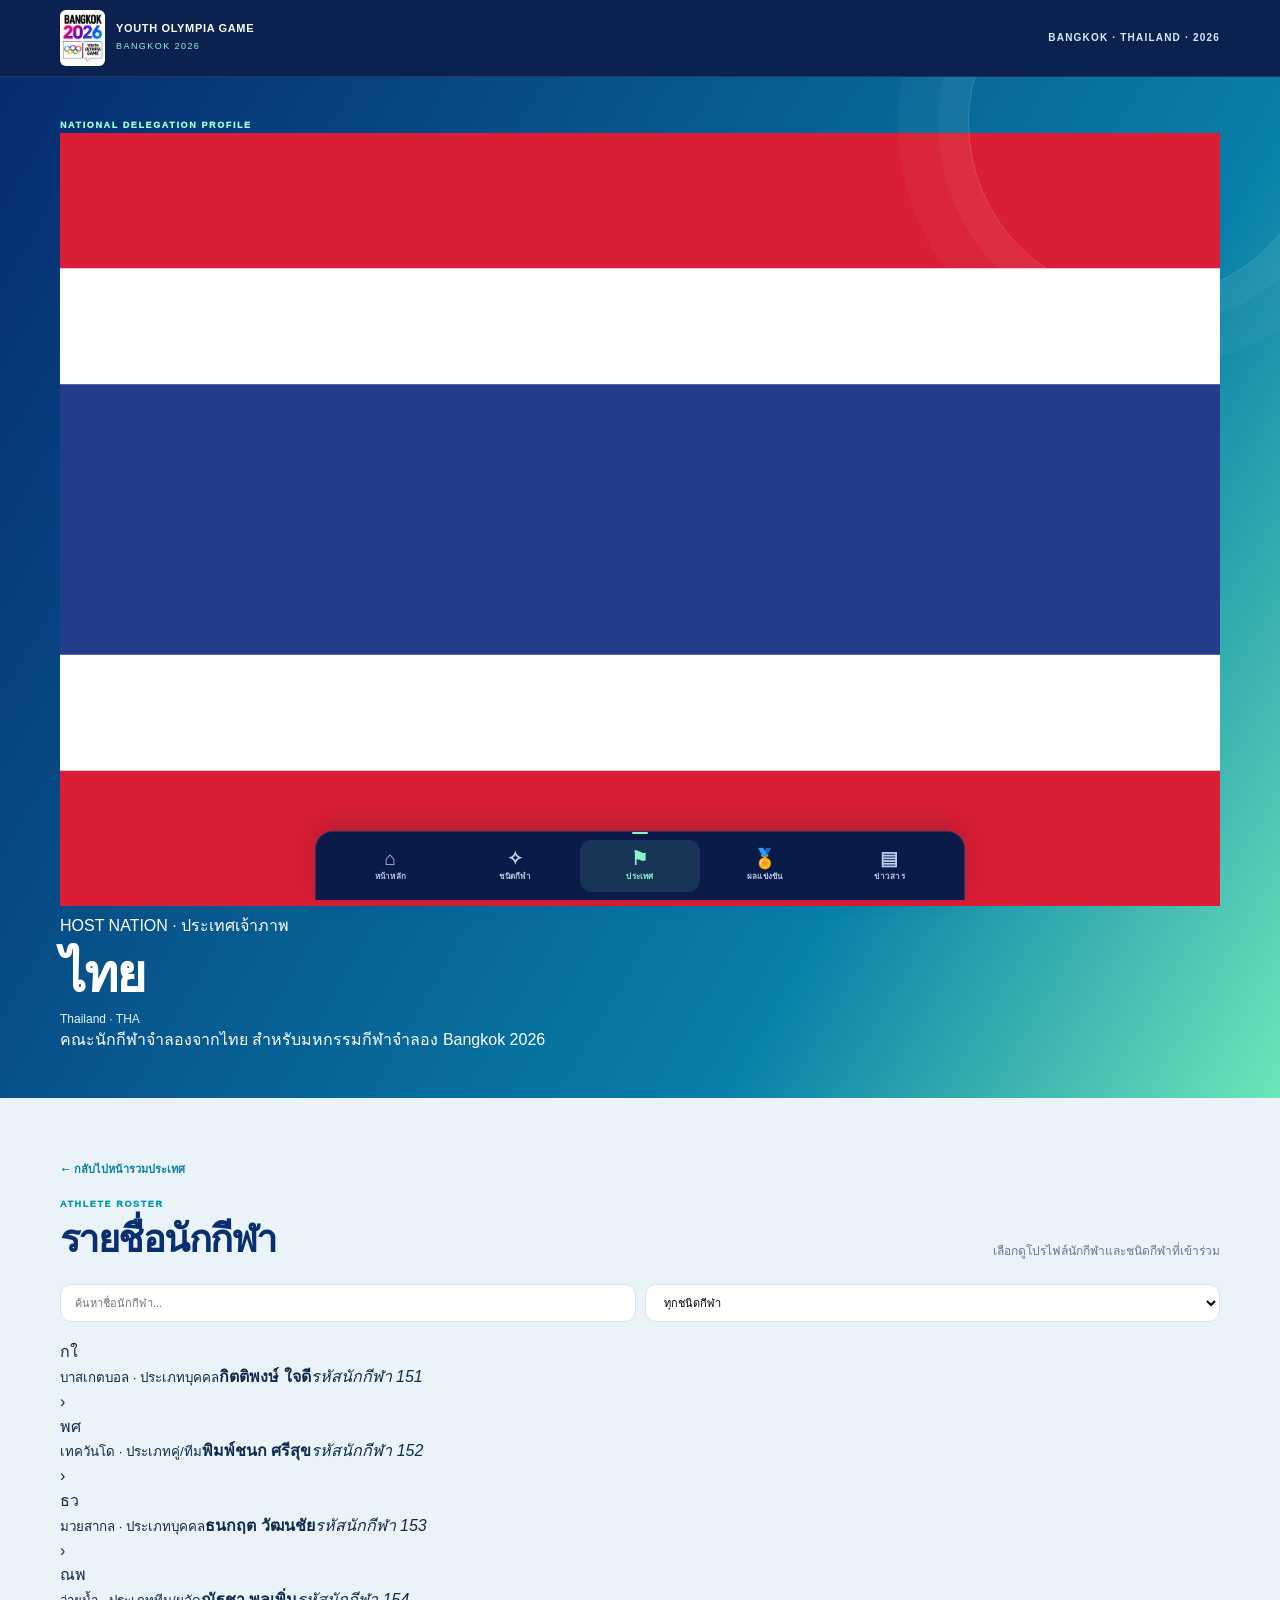
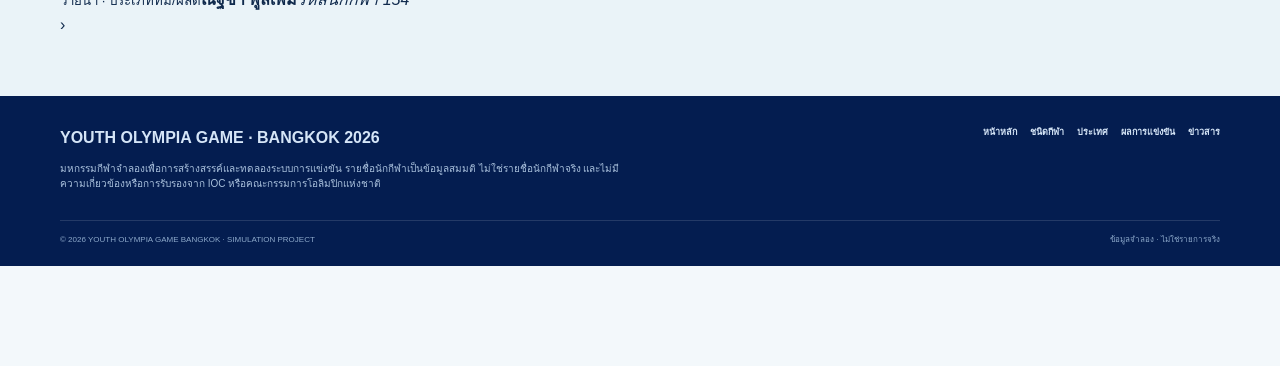
==== nation.html @ 1fe9db9c "Add files via upload" ====
<!doctype html><html lang="th"><head><meta charset="utf-8"><meta name="viewport" content="width=device-width, initial-scale=1"><meta name="theme-color" content="#062b70"><title>รายละเอียดคณะผู้แทน | Youth Olympia Game Bangkok 2026</title><link rel="stylesheet" href="styles.css"></head><body><header class="topbar"><div class="wrap topnav"><a class="brand" href="index.html"><img src="[data-uri]" alt="โลโก้ Bangkok 2026"><span><b>YOUTH OLYMPIA GAME</b><small>BANGKOK 2026</small></span></a><div class="top-right">BANGKOK · THAILAND · 2026</div></div></header><main><section class="page-banner"><div class="wrap"><div class="kicker">NATIONAL DELEGATION PROFILE</div><div class="delegation-hero" id="delegationHero"></div></div></section><section class="sports-section"><div class="wrap"><a class="back-link" href="nations.html">← กลับไปหน้ารวมประเทศ</a><div class="section-head"><div><div class="kicker">ATHLETE ROSTER</div><h2>รายชื่อนักกีฬา</h2></div><p class="section-copy">เลือกดูโปรไฟล์นักกีฬาและชนิดกีฬาที่เข้าร่วม</p></div><div class="tools"><input class="search" id="athSearch" placeholder="ค้นหาชื่อนักกีฬา..."><select id="sportFilter" class="search"><option value="all">ทุกชนิดกีฬา</option></select></div><div class="athlete-grid" id="athleteGrid"></div><p id="athleteEmpty" class="empty-state" hidden>ไม่พบรายชื่อนักกีฬา</p></div></section></main><footer><div class="wrap"><div class="footer-top"><div><b>YOUTH OLYMPIA GAME · BANGKOK 2026</b><p>มหกรรมกีฬาจำลองเพื่อการสร้างสรรค์และทดลองระบบการแข่งขัน รายชื่อนักกีฬาเป็นข้อมูลสมมติ ไม่ใช่รายชื่อนักกีฬาจริง และไม่มีความเกี่ยวข้องหรือการรับรองจาก IOC หรือคณะกรรมการโอลิมปิกแห่งชาติ</p></div><div class="footer-links"><a href="index.html">หน้าหลัก</a><a href="sports.html">ชนิดกีฬา</a><a href="nations.html">ประเทศ</a><a href="results.html">ผลการแข่งขัน</a><a href="news.html">ข่าวสาร</a></div></div><div class="footer-bottom"><span>© 2026 YOUTH OLYMPIA GAME BANGKOK · SIMULATION PROJECT</span><span>ข้อมูลจำลอง · ไม่ใช่รายการจริง</span></div></div></footer><nav class="bottom-nav"><div class="bottom-inner"><a class="bottom-link" href="index.html"><span class="nav-ico">⌂</span><span>หน้าหลัก</span></a><a class="bottom-link" href="sports.html"><span class="nav-ico">✧</span><span>ชนิดกีฬา</span></a><a class="bottom-link active" href="nations.html"><span class="nav-ico">⚑</span><span>ประเทศ</span></a><a class="bottom-link" href="results.html"><span class="nav-ico">🏅</span><span>ผลแข่งขัน</span></a><a class="bottom-link" href="news.html"><span class="nav-ico">▤</span><span>ข่าวสาร</span></a></div></nav><script>const C=[{"code": "CHN", "en": "China", "th": "จีน", "flag": "[data-uri]", "host": false, "athleteCount": 4, "roster": ["chn-01", "chn-02", "chn-03", "chn-04"], "description": "คณะนักกีฬาจำลองจากจีน สำหรับมหกรรมกีฬาจำลอง Bangkok 2026"}, {"code": "USA", "en": "United States", "th": "สหรัฐอเมริกา", "flag": "[data-uri]", "host": false, "athleteCount": 4, "roster": ["usa-01", "usa-02", "usa-03", "usa-04"], "description": "คณะนักกีฬาจำลองจากสหรัฐอเมริกา สำหรับมหกรรมกีฬาจำลอง Bangkok 2026"}, {"code": "JPN", "en": "Japan", "th": "ญี่ปุ่น", "flag": "[data-uri]", "host": false, "athleteCount": 4, "roster": ["jpn-01", "jpn-02", "jpn-03", "jpn-04"], "description": "คณะนักกีฬาจำลองจากญี่ปุ่น สำหรับมหกรรมกีฬาจำลอง Bangkok 2026"}, {"code": "KOR", "en": "South Korea", "th": "เกาหลีใต้", "flag": "[data-uri]", "host": false, "athleteCount": 4, "roster": ["kor-01", "kor-02", "kor-03", "kor-04"], "description": "คณะนักกีฬาจำลองจากเกาหลีใต้ สำหรับมหกรรมกีฬาจำลอง Bangkok 2026"}, {"code": "GBR", "en": "Great Britain", "th": "สหราชอาณาจักร", "flag": "[data-uri]", "host": false, "athleteCount": 4, "roster": ["gbr-01", "gbr-02", "gbr-03", "gbr-04"], "description": "คณะนักกีฬาจำลองจากสหราชอาณาจักร สำหรับมหกรรมกีฬาจำลอง Bangkok 2026"}, {"code": "FRA", "en": "France", "th": "ฝรั่งเศส", "flag": "[data-uri]", "host": false, "athleteCount": 4, "roster": ["fra-01", "fra-02", "fra-03", "fra-04"], "description": "คณะนักกีฬาจำลองจากฝรั่งเศส สำหรับมหกรรมกีฬาจำลอง Bangkok 2026"}, {"code": "GER", "en": "Germany", "th": "เยอรมนี", "flag": "[data-uri]", "host": false, "athleteCount": 4, "roster": ["ger-01", "ger-02", "ger-03", "ger-04"], "description": "คณะนักกีฬาจำลองจากเยอรมนี สำหรับมหกรรมกีฬาจำลอง Bangkok 2026"}, {"code": "AUS", "en": "Australia", "th": "ออสเตรเลีย", "flag": "[data-uri]", "host": false, "athleteCount": 4, "roster": ["aus-01", "aus-02", "aus-03", "aus-04"], "description": "คณะนักกีฬาจำลองจากออสเตรเลีย สำหรับมหกรรมกีฬาจำลอง Bangkok 2026"}, {"code": "ITA", "en": "Italy", "th": "อิตาลี", "flag": "[data-uri]", "host": false, "athleteCount": 4, "roster": ["ita-01", "ita-02", "ita-03", "ita-04"], "description": "คณะนักกีฬาจำลองจากอิตาลี สำหรับมหกรรมกีฬาจำลอง Bangkok 2026"}, {"code": "NED", "en": "Netherlands", "th": "เนเธอร์แลนด์", "flag": "[data-uri]", "host": false, "athleteCount": 4, "roster": ["ned-01", "ned-02", "ned-03", "ned-04"], "description": "คณะนักกีฬาจำลองจากเนเธอร์แลนด์ สำหรับมหกรรมกีฬาจำลอง Bangkok 2026"}, {"code": "CAN", "en": "Canada", "th": "แคนาดา", "flag": "[data-uri]", "host": false, "athleteCount": 4, "roster": ["can-01", "can-02", "can-03", "can-04"], "description": "คณะนักกีฬาจำลองจากแคนาดา สำหรับมหกรรมกีฬาจำลอง Bangkok 2026"}, {"code": "BRA", "en": "Brazil", "th": "บราซิล", "flag": "[data-uri]", "host": false, "athleteCount": 4, "roster": ["bra-01", "bra-02", "bra-03", "bra-04"], "description": "คณะนักกีฬาจำลองจากบราซิล สำหรับมหกรรมกีฬาจำลอง Bangkok 2026"}, {"code": "IND", "en": "India", "th": "อินเดีย", "flag": "[data-uri]", "host": false, "athleteCount": 4, "roster": ["ind-01", "ind-02", "ind-03", "ind-04"], "description": "คณะนักกีฬาจำลองจากอินเดีย สำหรับมหกรรมกีฬาจำลอง Bangkok 2026"}, {"code": "INA", "en": "Indonesia", "th": "อินโดนีเซีย", "flag": "[data-uri]", "host": false, "athleteCount": 4, "roster": ["ina-01", "ina-02", "ina-03", "ina-04"], "description": "คณะนักกีฬาจำลองจากอินโดนีเซีย สำหรับมหกรรมกีฬาจำลอง Bangkok 2026"}, {"code": "THA", "en": "Thailand", "th": "ไทย", "flag": "[data-uri]", "host": true, "athleteCount": 4, "roster": ["tha-01", "tha-02", "tha-03", "tha-04"], "description": "คณะนักกีฬาจำลองจากไทย สำหรับมหกรรมกีฬาจำลอง Bangkok 2026"}],A=[{"id": "chn-01", "name": "Li Wei", "country": "CHN", "sport": "athletics", "sportTh": "กรีฑา", "event": "ประเภทบุคคล", "number": "011", "status": "รายชื่อนักกีฬาจำลอง", "bio": "นักกีฬาจำลองจากจีน เข้าร่วมการแข่งขันกรีฑา ในโครงการ Youth Olympia Game Bangkok 2026"}, {"id": "chn-02", "name": "Zhang Yuxin", "country": "CHN", "sport": "table-tennis", "sportTh": "เทเบิลเทนนิส", "event": "ประเภทคู่/ทีม", "number": "012", "status": "รายชื่อนักกีฬาจำลอง", "bio": "นักกีฬาจำลองจากจีน เข้าร่วมการแข่งขันเทเบิลเทนนิส ในโครงการ Youth Olympia Game Bangkok 2026"}, {"id": "chn-03", "name": "Wang Jun", "country": "CHN", "sport": "judo", "sportTh": "ยูโด", "event": "ประเภทบุคคล", "number": "013", "status": "รายชื่อนักกีฬาจำลอง", "bio": "นักกีฬาจำลองจากจีน เข้าร่วมการแข่งขันยูโด ในโครงการ Youth Olympia Game Bangkok 2026"}, {"id": "chn-04", "name": "Chen Meilin", "country": "CHN", "sport": "football", "sportTh": "ฟุตบอล", "event": "ประเภททีม/ผลัด", "number": "014", "status": "รายชื่อนักกีฬาจำลอง", "bio": "นักกีฬาจำลองจากจีน เข้าร่วมการแข่งขันฟุตบอล ในโครงการ Youth Olympia Game Bangkok 2026"}, {"id": "usa-01", "name": "Jordan Brooks", "country": "USA", "sport": "badminton", "sportTh": "แบดมินตัน", "event": "ประเภทบุคคล", "number": "021", "status": "รายชื่อนักกีฬาจำลอง", "bio": "นักกีฬาจำลองจากสหรัฐอเมริกา เข้าร่วมการแข่งขันแบดมินตัน ในโครงการ Youth Olympia Game Bangkok 2026"}, {"id": "usa-02", "name": "Ava Mitchell", "country": "USA", "sport": "volleyball", "sportTh": "วอลเลย์บอล", "event": "ประเภทคู่/ทีม", "number": "022", "status": "รายชื่อนักกีฬาจำลอง", "bio": "นักกีฬาจำลองจากสหรัฐอเมริกา เข้าร่วมการแข่งขันวอลเลย์บอล ในโครงการ Youth Olympia Game Bangkok 2026"}, {"id": "usa-03", "name": "Noah Carter", "country": "USA", "sport": "gymnastics", "sportTh": "ยิมนาสติก", "event": "ประเภทบุคคล", "number": "023", "status": "รายชื่อนักกีฬาจำลอง", "bio": "นักกีฬาจำลองจากสหรัฐอเมริกา เข้าร่วมการแข่งขันยิมนาสติก ในโครงการ Youth Olympia Game Bangkok 2026"}, {"id": "usa-04", "name": "Maya Bennett", "country": "USA", "sport": "cycling", "sportTh": "จักรยาน", "event": "ประเภททีม/ผลัด", "number": "024", "status": "รายชื่อนักกีฬาจำลอง", "bio": "นักกีฬาจำลองจากสหรัฐอเมริกา เข้าร่วมการแข่งขันจักรยาน ในโครงการ Youth Olympia Game Bangkok 2026"}, {"id": "jpn-01", "name": "Haruto Sato", "country": "JPN", "sport": "basketball", "sportTh": "บาสเกตบอล", "event": "ประเภทบุคคล", "number": "031", "status": "รายชื่อนักกีฬาจำลอง", "bio": "นักกีฬาจำลองจากญี่ปุ่น เข้าร่วมการแข่งขันบาสเกตบอล ในโครงการ Youth Olympia Game Bangkok 2026"}, {"id": "jpn-02", "name": "Yui Tanaka", "country": "JPN", "sport": "taekwondo", "sportTh": "เทควันโด", "event": "ประเภทคู่/ทีม", "number": "032", "status": "รายชื่อนักกีฬาจำลอง", "bio": "นักกีฬาจำลองจากญี่ปุ่น เข้าร่วมการแข่งขันเทควันโด ในโครงการ Youth Olympia Game Bangkok 2026"}, {"id": "jpn-03", "name": "Ren Nakamura", "country": "JPN", "sport": "boxing", "sportTh": "มวยสากล", "event": "ประเภทบุคคล", "number": "033", "status": "รายชื่อนักกีฬาจำลอง", "bio": "นักกีฬาจำลองจากญี่ปุ่น เข้าร่วมการแข่งขันมวยสากล ในโครงการ Youth Olympia Game Bangkok 2026"}, {"id": "jpn-04", "name": "Aoi Suzuki", "country": "JPN", "sport": "swimming", "sportTh": "ว่ายน้ำ", "event": "ประเภททีม/ผลัด", "number": "034", "status": "รายชื่อนักกีฬาจำลอง", "bio": "นักกีฬาจำลองจากญี่ปุ่น เข้าร่วมการแข่งขันว่ายน้ำ ในโครงการ Youth Olympia Game Bangkok 2026"}, {"id": "kor-01", "name": "Kim Min-jun", "country": "KOR", "sport": "judo", "sportTh": "ยูโด", "event": "ประเภทบุคคล", "number": "041", "status": "รายชื่อนักกีฬาจำลอง", "bio": "นักกีฬาจำลองจากเกาหลีใต้ เข้าร่วมการแข่งขันยูโด ในโครงการ Youth Olympia Game Bangkok 2026"}, {"id": "kor-02", "name": "Park Seo-yun", "country": "KOR", "sport": "football", "sportTh": "ฟุตบอล", "event": "ประเภทคู่/ทีม", "number": "042", "status": "รายชื่อนักกีฬาจำลอง", "bio": "นักกีฬาจำลองจากเกาหลีใต้ เข้าร่วมการแข่งขันฟุตบอล ในโครงการ Youth Olympia Game Bangkok 2026"}, {"id": "kor-03", "name": "Lee Ji-ho", "country": "KOR", "sport": "athletics", "sportTh": "กรีฑา", "event": "ประเภทบุคคล", "number": "043", "status": "รายชื่อนักกีฬาจำลอง", "bio": "นักกีฬาจำลองจากเกาหลีใต้ เข้าร่วมการแข่งขันกรีฑา ในโครงการ Youth Olympia Game Bangkok 2026"}, {"id": "kor-04", "name": "Choi Ha-eun", "country": "KOR", "sport": "table-tennis", "sportTh": "เทเบิลเทนนิส", "event": "ประเภททีม/ผลัด", "number": "044", "status": "รายชื่อนักกีฬาจำลอง", "bio": "นักกีฬาจำลองจากเกาหลีใต้ เข้าร่วมการแข่งขันเทเบิลเทนนิส ในโครงการ Youth Olympia Game Bangkok 2026"}, {"id": "gbr-01", "name": "Oliver James", "country": "GBR", "sport": "gymnastics", "sportTh": "ยิมนาสติก", "event": "ประเภทบุคคล", "number": "051", "status": "รายชื่อนักกีฬาจำลอง", "bio": "นักกีฬาจำลองจากสหราชอาณาจักร เข้าร่วมการแข่งขันยิมนาสติก ในโครงการ Youth Olympia Game Bangkok 2026"}, {"id": "gbr-02", "name": "Amelia Clarke", "country": "GBR", "sport": "cycling", "sportTh": "จักรยาน", "event": "ประเภทคู่/ทีม", "number": "052", "status": "รายชื่อนักกีฬาจำลอง", "bio": "นักกีฬาจำลองจากสหราชอาณาจักร เข้าร่วมการแข่งขันจักรยาน ในโครงการ Youth Olympia Game Bangkok 2026"}, {"id": "gbr-03", "name": "Harry Wilson", "country": "GBR", "sport": "badminton", "sportTh": "แบดมินตัน", "event": "ประเภทบุคคล", "number": "053", "status": "รายชื่อนักกีฬาจำลอง", "bio": "นักกีฬาจำลองจากสหราชอาณาจักร เข้าร่วมการแข่งขันแบดมินตัน ในโครงการ Youth Olympia Game Bangkok 2026"}, {"id": "gbr-04", "name": "Isla Thompson", "country": "GBR", "sport": "volleyball", "sportTh": "วอลเลย์บอล", "event": "ประเภททีม/ผลัด", "number": "054", "status": "รายชื่อนักกีฬาจำลอง", "bio": "นักกีฬาจำลองจากสหราชอาณาจักร เข้าร่วมการแข่งขันวอลเลย์บอล ในโครงการ Youth Olympia Game Bangkok 2026"}, {"id": "fra-01", "name": "Lucas Martin", "country": "FRA", "sport": "boxing", "sportTh": "มวยสากล", "event": "ประเภทบุคคล", "number": "061", "status": "รายชื่อนักกีฬาจำลอง", "bio": "นักกีฬาจำลองจากฝรั่งเศส เข้าร่วมการแข่งขันมวยสากล ในโครงการ Youth Olympia Game Bangkok 2026"}, {"id": "fra-02", "name": "Emma Bernard", "country": "FRA", "sport": "swimming", "sportTh": "ว่ายน้ำ", "event": "ประเภทคู่/ทีม", "number": "062", "status": "รายชื่อนักกีฬาจำลอง", "bio": "นักกีฬาจำลองจากฝรั่งเศส เข้าร่วมการแข่งขันว่ายน้ำ ในโครงการ Youth Olympia Game Bangkok 2026"}, {"id": "fra-03", "name": "Hugo Petit", "country": "FRA", "sport": "basketball", "sportTh": "บาสเกตบอล", "event": "ประเภทบุคคล", "number": "063", "status": "รายชื่อนักกีฬาจำลอง", "bio": "นักกีฬาจำลองจากฝรั่งเศส เข้าร่วมการแข่งขันบาสเกตบอล ในโครงการ Youth Olympia Game Bangkok 2026"}, {"id": "fra-04", "name": "Chloe Robert", "country": "FRA", "sport": "taekwondo", "sportTh": "เทควันโด", "event": "ประเภททีม/ผลัด", "number": "064", "status": "รายชื่อนักกีฬาจำลอง", "bio": "นักกีฬาจำลองจากฝรั่งเศส เข้าร่วมการแข่งขันเทควันโด ในโครงการ Youth Olympia Game Bangkok 2026"}, {"id": "ger-01", "name": "Lukas Weber", "country": "GER", "sport": "athletics", "sportTh": "กรีฑา", "event": "ประเภทบุคคล", "number": "071", "status": "รายชื่อนักกีฬาจำลอง", "bio": "นักกีฬาจำลองจากเยอรมนี เข้าร่วมการแข่งขันกรีฑา ในโครงการ Youth Olympia Game Bangkok 2026"}, {"id": "ger-02", "name": "Mia Fischer", "country": "GER", "sport": "table-tennis", "sportTh": "เทเบิลเทนนิส", "event": "ประเภทคู่/ทีม", "number": "072", "status": "รายชื่อนักกีฬาจำลอง", "bio": "นักกีฬาจำลองจากเยอรมนี เข้าร่วมการแข่งขันเทเบิลเทนนิส ในโครงการ Youth Olympia Game Bangkok 2026"}, {"id": "ger-03", "name": "Leon Schneider", "country": "GER", "sport": "judo", "sportTh": "ยูโด", "event": "ประเภทบุคคล", "number": "073", "status": "รายชื่อนักกีฬาจำลอง", "bio": "นักกีฬาจำลองจากเยอรมนี เข้าร่วมการแข่งขันยูโด ในโครงการ Youth Olympia Game Bangkok 2026"}, {"id": "ger-04", "name": "Lena Wagner", "country": "GER", "sport": "football", "sportTh": "ฟุตบอล", "event": "ประเภททีม/ผลัด", "number": "074", "status": "รายชื่อนักกีฬาจำลอง", "bio": "นักกีฬาจำลองจากเยอรมนี เข้าร่วมการแข่งขันฟุตบอล ในโครงการ Youth Olympia Game Bangkok 2026"}, {"id": "aus-01", "name": "Jack Taylor", "country": "AUS", "sport": "badminton", "sportTh": "แบดมินตัน", "event": "ประเภทบุคคล", "number": "081", "status": "รายชื่อนักกีฬาจำลอง", "bio": "นักกีฬาจำลองจากออสเตรเลีย เข้าร่วมการแข่งขันแบดมินตัน ในโครงการ Youth Olympia Game Bangkok 2026"}, {"id": "aus-02", "name": "Charlotte Wilson", "country": "AUS", "sport": "volleyball", "sportTh": "วอลเลย์บอล", "event": "ประเภทคู่/ทีม", "number": "082", "status": "รายชื่อนักกีฬาจำลอง", "bio": "นักกีฬาจำลองจากออสเตรเลีย เข้าร่วมการแข่งขันวอลเลย์บอล ในโครงการ Youth Olympia Game Bangkok 2026"}, {"id": "aus-03", "name": "Liam Harris", "country": "AUS", "sport": "gymnastics", "sportTh": "ยิมนาสติก", "event": "ประเภทบุคคล", "number": "083", "status": "รายชื่อนักกีฬาจำลอง", "bio": "นักกีฬาจำลองจากออสเตรเลีย เข้าร่วมการแข่งขันยิมนาสติก ในโครงการ Youth Olympia Game Bangkok 2026"}, {"id": "aus-04", "name": "Sophie Martin", "country": "AUS", "sport": "cycling", "sportTh": "จักรยาน", "event": "ประเภททีม/ผลัด", "number": "084", "status": "รายชื่อนักกีฬาจำลอง", "bio": "นักกีฬาจำลองจากออสเตรเลีย เข้าร่วมการแข่งขันจักรยาน ในโครงการ Youth Olympia Game Bangkok 2026"}, {"id": "ita-01", "name": "Luca Rossi", "country": "ITA", "sport": "basketball", "sportTh": "บาสเกตบอล", "event": "ประเภทบุคคล", "number": "091", "status": "รายชื่อนักกีฬาจำลอง", "bio": "นักกีฬาจำลองจากอิตาลี เข้าร่วมการแข่งขันบาสเกตบอล ในโครงการ Youth Olympia Game Bangkok 2026"}, {"id": "ita-02", "name": "Giulia Romano", "country": "ITA", "sport": "taekwondo", "sportTh": "เทควันโด", "event": "ประเภทคู่/ทีม", "number": "092", "status": "รายชื่อนักกีฬาจำลอง", "bio": "นักกีฬาจำลองจากอิตาลี เข้าร่วมการแข่งขันเทควันโด ในโครงการ Youth Olympia Game Bangkok 2026"}, {"id": "ita-03", "name": "Matteo Conti", "country": "ITA", "sport": "boxing", "sportTh": "มวยสากล", "event": "ประเภทบุคคล", "number": "093", "status": "รายชื่อนักกีฬาจำลอง", "bio": "นักกีฬาจำลองจากอิตาลี เข้าร่วมการแข่งขันมวยสากล ในโครงการ Youth Olympia Game Bangkok 2026"}, {"id": "ita-04", "name": "Sofia Greco", "country": "ITA", "sport": "swimming", "sportTh": "ว่ายน้ำ", "event": "ประเภททีม/ผลัด", "number": "094", "status": "รายชื่อนักกีฬาจำลอง", "bio": "นักกีฬาจำลองจากอิตาลี เข้าร่วมการแข่งขันว่ายน้ำ ในโครงการ Youth Olympia Game Bangkok 2026"}, {"id": "ned-01", "name": "Daan de Vries", "country": "NED", "sport": "judo", "sportTh": "ยูโด", "event": "ประเภทบุคคล", "number": "101", "status": "รายชื่อนักกีฬาจำลอง", "bio": "นักกีฬาจำลองจากเนเธอร์แลนด์ เข้าร่วมการแข่งขันยูโด ในโครงการ Youth Olympia Game Bangkok 2026"}, {"id": "ned-02", "name": "Sophie Bakker", "country": "NED", "sport": "football", "sportTh": "ฟุตบอล", "event": "ประเภทคู่/ทีม", "number": "102", "status": "รายชื่อนักกีฬาจำลอง", "bio": "นักกีฬาจำลองจากเนเธอร์แลนด์ เข้าร่วมการแข่งขันฟุตบอล ในโครงการ Youth Olympia Game Bangkok 2026"}, {"id": "ned-03", "name": "Milan Jansen", "country": "NED", "sport": "athletics", "sportTh": "กรีฑา", "event": "ประเภทบุคคล", "number": "103", "status": "รายชื่อนักกีฬาจำลอง", "bio": "นักกีฬาจำลองจากเนเธอร์แลนด์ เข้าร่วมการแข่งขันกรีฑา ในโครงการ Youth Olympia Game Bangkok 2026"}, {"id": "ned-04", "name": "Emma Visser", "country": "NED", "sport": "table-tennis", "sportTh": "เทเบิลเทนนิส", "event": "ประเภททีม/ผลัด", "number": "104", "status": "รายชื่อนักกีฬาจำลอง", "bio": "นักกีฬาจำลองจากเนเธอร์แลนด์ เข้าร่วมการแข่งขันเทเบิลเทนนิส ในโครงการ Youth Olympia Game Bangkok 2026"}, {"id": "can-01", "name": "Ethan Miller", "country": "CAN", "sport": "gymnastics", "sportTh": "ยิมนาสติก", "event": "ประเภทบุคคล", "number": "111", "status": "รายชื่อนักกีฬาจำลอง", "bio": "นักกีฬาจำลองจากแคนาดา เข้าร่วมการแข่งขันยิมนาสติก ในโครงการ Youth Olympia Game Bangkok 2026"}, {"id": "can-02", "name": "Olivia Chen", "country": "CAN", "sport": "cycling", "sportTh": "จักรยาน", "event": "ประเภทคู่/ทีม", "number": "112", "status": "รายชื่อนักกีฬาจำลอง", "bio": "นักกีฬาจำลองจากแคนาดา เข้าร่วมการแข่งขันจักรยาน ในโครงการ Youth Olympia Game Bangkok 2026"}, {"id": "can-03", "name": "Liam Anderson", "country": "CAN", "sport": "badminton", "sportTh": "แบดมินตัน", "event": "ประเภทบุคคล", "number": "113", "status": "รายชื่อนักกีฬาจำลอง", "bio": "นักกีฬาจำลองจากแคนาดา เข้าร่วมการแข่งขันแบดมินตัน ในโครงการ Youth Olympia Game Bangkok 2026"}, {"id": "can-04", "name": "Chloe Martin", "country": "CAN", "sport": "volleyball", "sportTh": "วอลเลย์บอล", "event": "ประเภททีม/ผลัด", "number": "114", "status": "รายชื่อนักกีฬาจำลอง", "bio": "นักกีฬาจำลองจากแคนาดา เข้าร่วมการแข่งขันวอลเลย์บอล ในโครงการ Youth Olympia Game Bangkok 2026"}, {"id": "bra-01", "name": "Gabriel Silva", "country": "BRA", "sport": "boxing", "sportTh": "มวยสากล", "event": "ประเภทบุคคล", "number": "121", "status": "รายชื่อนักกีฬาจำลอง", "bio": "นักกีฬาจำลองจากบราซิล เข้าร่วมการแข่งขันมวยสากล ในโครงการ Youth Olympia Game Bangkok 2026"}, {"id": "bra-02", "name": "Ana Costa", "country": "BRA", "sport": "swimming", "sportTh": "ว่ายน้ำ", "event": "ประเภทคู่/ทีม", "number": "122", "status": "รายชื่อนักกีฬาจำลอง", "bio": "นักกีฬาจำลองจากบราซิล เข้าร่วมการแข่งขันว่ายน้ำ ในโครงการ Youth Olympia Game Bangkok 2026"}, {"id": "bra-03", "name": "Lucas Oliveira", "country": "BRA", "sport": "basketball", "sportTh": "บาสเกตบอล", "event": "ประเภทบุคคล", "number": "123", "status": "รายชื่อนักกีฬาจำลอง", "bio": "นักกีฬาจำลองจากบราซิล เข้าร่วมการแข่งขันบาสเกตบอล ในโครงการ Youth Olympia Game Bangkok 2026"}, {"id": "bra-04", "name": "Beatriz Santos", "country": "BRA", "sport": "taekwondo", "sportTh": "เทควันโด", "event": "ประเภททีม/ผลัด", "number": "124", "status": "รายชื่อนักกีฬาจำลอง", "bio": "นักกีฬาจำลองจากบราซิล เข้าร่วมการแข่งขันเทควันโด ในโครงการ Youth Olympia Game Bangkok 2026"}, {"id": "ind-01", "name": "Arjun Sharma", "country": "IND", "sport": "athletics", "sportTh": "กรีฑา", "event": "ประเภทบุคคล", "number": "131", "status": "รายชื่อนักกีฬาจำลอง", "bio": "นักกีฬาจำลองจากอินเดีย เข้าร่วมการแข่งขันกรีฑา ในโครงการ Youth Olympia Game Bangkok 2026"}, {"id": "ind-02", "name": "Ananya Patel", "country": "IND", "sport": "table-tennis", "sportTh": "เทเบิลเทนนิส", "event": "ประเภทคู่/ทีม", "number": "132", "status": "รายชื่อนักกีฬาจำลอง", "bio": "นักกีฬาจำลองจากอินเดีย เข้าร่วมการแข่งขันเทเบิลเทนนิส ในโครงการ Youth Olympia Game Bangkok 2026"}, {"id": "ind-03", "name": "Rohan Gupta", "country": "IND", "sport": "judo", "sportTh": "ยูโด", "event": "ประเภทบุคคล", "number": "133", "status": "รายชื่อนักกีฬาจำลอง", "bio": "นักกีฬาจำลองจากอินเดีย เข้าร่วมการแข่งขันยูโด ในโครงการ Youth Olympia Game Bangkok 2026"}, {"id": "ind-04", "name": "Diya Singh", "country": "IND", "sport": "football", "sportTh": "ฟุตบอล", "event": "ประเภททีม/ผลัด", "number": "134", "status": "รายชื่อนักกีฬาจำลอง", "bio": "นักกีฬาจำลองจากอินเดีย เข้าร่วมการแข่งขันฟุตบอล ในโครงการ Youth Olympia Game Bangkok 2026"}, {"id": "ina-01", "name": "Rizky Pratama", "country": "INA", "sport": "badminton", "sportTh": "แบดมินตัน", "event": "ประเภทบุคคล", "number": "141", "status": "รายชื่อนักกีฬาจำลอง", "bio": "นักกีฬาจำลองจากอินโดนีเซีย เข้าร่วมการแข่งขันแบดมินตัน ในโครงการ Youth Olympia Game Bangkok 2026"}, {"id": "ina-02", "name": "Putri Maharani", "country": "INA", "sport": "volleyball", "sportTh": "วอลเลย์บอล", "event": "ประเภทคู่/ทีม", "number": "142", "status": "รายชื่อนักกีฬาจำลอง", "bio": "นักกีฬาจำลองจากอินโดนีเซีย เข้าร่วมการแข่งขันวอลเลย์บอล ในโครงการ Youth Olympia Game Bangkok 2026"}, {"id": "ina-03", "name": "Dimas Saputra", "country": "INA", "sport": "gymnastics", "sportTh": "ยิมนาสติก", "event": "ประเภทบุคคล", "number": "143", "status": "รายชื่อนักกีฬาจำลอง", "bio": "นักกีฬาจำลองจากอินโดนีเซีย เข้าร่วมการแข่งขันยิมนาสติก ในโครงการ Youth Olympia Game Bangkok 2026"}, {"id": "ina-04", "name": "Ayu Lestari", "country": "INA", "sport": "cycling", "sportTh": "จักรยาน", "event": "ประเภททีม/ผลัด", "number": "144", "status": "รายชื่อนักกีฬาจำลอง", "bio": "นักกีฬาจำลองจากอินโดนีเซีย เข้าร่วมการแข่งขันจักรยาน ในโครงการ Youth Olympia Game Bangkok 2026"}, {"id": "tha-01", "name": "กิตติพงษ์ ใจดี", "country": "THA", "sport": "basketball", "sportTh": "บาสเกตบอล", "event": "ประเภทบุคคล", "number": "151", "status": "รายชื่อนักกีฬาจำลอง", "bio": "นักกีฬาจำลองจากไทย เข้าร่วมการแข่งขันบาสเกตบอล ในโครงการ Youth Olympia Game Bangkok 2026"}, {"id": "tha-02", "name": "พิมพ์ชนก ศรีสุข", "country": "THA", "sport": "taekwondo", "sportTh": "เทควันโด", "event": "ประเภทคู่/ทีม", "number": "152", "status": "รายชื่อนักกีฬาจำลอง", "bio": "นักกีฬาจำลองจากไทย เข้าร่วมการแข่งขันเทควันโด ในโครงการ Youth Olympia Game Bangkok 2026"}, {"id": "tha-03", "name": "ธนกฤต วัฒนชัย", "country": "THA", "sport": "boxing", "sportTh": "มวยสากล", "event": "ประเภทบุคคล", "number": "153", "status": "รายชื่อนักกีฬาจำลอง", "bio": "นักกีฬาจำลองจากไทย เข้าร่วมการแข่งขันมวยสากล ในโครงการ Youth Olympia Game Bangkok 2026"}, {"id": "tha-04", "name": "ณัฐชา พูลเพิ่ม", "country": "THA", "sport": "swimming", "sportTh": "ว่ายน้ำ", "event": "ประเภททีม/ผลัด", "number": "154", "status": "รายชื่อนักกีฬาจำลอง", "bio": "นักกีฬาจำลองจากไทย เข้าร่วมการแข่งขันว่ายน้ำ ในโครงการ Youth Olympia Game Bangkok 2026"}];const code=new URLSearchParams(location.search).get('code')||'THA',c=C.find(x=>x.code===code)||C.find(x=>x.code==='THA'),R=A.filter(a=>a.country===c.code);document.title='คณะนักกีฬา'+c.th;document.getElementById('delegationHero').innerHTML=`<img src="${c.flag}" alt="ธงชาติ${c.th}"><div><div class="delegation-label">${c.host?'HOST NATION · ประเทศเจ้าภาพ':'SIMULATED NATIONAL DELEGATION'}</div><h1>${c.th}</h1><p>${c.en} · ${c.code}</p><span class="hero-description">${c.description}</span></div>`;const sf=document.getElementById('sportFilter');[...new Map(R.map(a=>[a.sport,a.sportTh])).entries()].forEach(([id,n])=>sf.insertAdjacentHTML('beforeend',`<option value="${id}">${n}</option>`));function draw(){let q=document.getElementById('athSearch').value.trim().toLowerCase(),f=sf.value,L=R.filter(a=>(a.name+' '+a.sportTh).toLowerCase().includes(q)&&(f==='all'||a.sport===f));document.getElementById('athleteGrid').innerHTML=L.map(a=>`<a class="athlete-card" href="athlete.html?id=${a.id}"><div class="athlete-avatar">${a.name.split(' ').map(x=>x[0]).slice(0,2).join('')}</div><div class="athlete-info"><small>${a.sportTh} · ${a.event}</small><b>${a.name}</b><em>รหัสนักกีฬา ${a.number}</em></div><span class="arrow">›</span></a>`).join('');document.getElementById('athleteEmpty').hidden=L.length>0}document.getElementById('athSearch').addEventListener('input',draw);sf.addEventListener('change',draw);draw();</script></body></html>
---- styles.css ----
:root{--navy:#062b70;--navy2:#041e54;--blue:#07539a;--cyan:#14a9bd;--mint:#78f0c2;--ink:#102a4d;--muted:#657890;--line:#dce7ef;--paper:#f3f8fb;--white:#fff;--shadow:0 16px 42px rgba(5,38,91,.12)}
*{box-sizing:border-box}html{scroll-behavior:smooth;scroll-padding-top:90px}body{margin:0;background:var(--paper);color:var(--ink);font-family:Inter,"Noto Sans Thai",Arial,sans-serif;line-height:1.55;padding-bottom:100px}a{color:inherit;text-decoration:none}button{font:inherit}.wrap{width:min(1160px,calc(100% - 36px));margin:auto}
.topbar{position:sticky;top:0;z-index:30;background:rgba(4,27,75,.97);backdrop-filter:blur(14px);color:#fff;border-bottom:1px solid rgba(255,255,255,.1)}
.topnav{height:76px;display:flex;align-items:center;justify-content:space-between;gap:16px}.brand{display:flex;align-items:center;gap:11px;min-width:0}.brand img{width:45px;height:56px;object-fit:contain;background:white;border-radius:6px;padding:2px}.brand b{display:block;font-size:11px;line-height:1.25;letter-spacing:.06em}.brand small{display:block;color:#8bf5ce;font-size:9px;letter-spacing:.16em;margin-top:4px}.top-right{font-size:10px;font-weight:900;letter-spacing:.12em;color:#d6e8f8}
.hero{position:relative;overflow:hidden;color:white;background:linear-gradient(180deg,#062b70 0%,#07529a 48%,#11a7b8 78%,#72efbd 100%);isolation:isolate}.hero:before{content:"";position:absolute;inset:0;z-index:-1;opacity:.16;background:radial-gradient(circle at 20px 20px,transparent 0 17px,#001b56 18px 21px,transparent 22px),repeating-radial-gradient(circle at 0 100%,transparent 0 22px,rgba(1,31,84,.75) 23px 26px,transparent 27px 42px);background-size:82px 82px,250px 250px;background-position:0 0,0 100%}
.hero-inner{display:grid;grid-template-columns:1.1fr .9fr;align-items:center;gap:30px;padding:65px 0 78px;min-height:470px}.eyebrow{display:inline-flex;align-items:center;gap:8px;border:1px solid rgba(255,255,255,.35);background:rgba(0,25,78,.2);border-radius:999px;padding:8px 12px;font-size:9px;font-weight:950;letter-spacing:.13em}.dot{width:7px;height:7px;border-radius:50%;background:#91ffd0;box-shadow:0 0 12px #91ffd0}.hero h1{font-size:clamp(44px,6vw,78px);line-height:.94;letter-spacing:-.065em;margin:22px 0 15px;font-weight:1000}.hero h1 span{display:block;color:#8ff5ce}.hero p{max-width:550px;color:#e7f8ff;font-size:15px;font-weight:600;margin:20px 0 25px}.actions{display:flex;gap:10px;flex-wrap:wrap}.btn{display:inline-flex;align-items:center;justify-content:center;border-radius:999px;padding:12px 17px;font-size:11px;font-weight:950;cursor:pointer;border:0}.btn-white{background:white;color:#073573}.btn-outline{border:1px solid rgba(255,255,255,.65);color:white;background:rgba(255,255,255,.08)}.hero-logo{width:min(300px,80%);margin:auto;background:#fff;padding:14px;border-radius:20px;box-shadow:0 24px 55px rgba(0,24,75,.25);transform:rotate(1deg)}.hero-logo img{width:100%;display:block}.hero-foot{position:absolute;bottom:13px;left:0;right:0;text-align:center;font-size:8px;letter-spacing:.14em;color:rgba(255,255,255,.78)}
.stats-wrap{margin-top:-27px;position:relative;z-index:2}.stats{display:grid;grid-template-columns:repeat(4,1fr);background:white;border-radius:18px;box-shadow:var(--shadow);overflow:hidden}.stat{padding:19px 21px;border-right:1px solid var(--line)}.stat:last-child{border:0}.stat strong{display:block;color:#07539a;font-size:28px;line-height:1.1}.stat span{font-size:9px;color:#718198;font-weight:900;letter-spacing:.1em;text-transform:uppercase}
section{padding:58px 0}.section-head{display:flex;justify-content:space-between;align-items:end;gap:20px;margin-bottom:24px}.kicker{font-size:9px;color:#0798a9;font-weight:1000;letter-spacing:.18em;text-transform:uppercase}h2{color:#092f70;font-size:clamp(26px,3.5vw,38px);line-height:1.08;letter-spacing:-.04em;margin:7px 0 0}.section-copy{max-width:480px;color:var(--muted);font-size:12px;margin:0}.section-link{color:#087fa5;font-size:10px;font-weight:950;white-space:nowrap}
.quick-grid{display:grid;grid-template-columns:repeat(3,1fr);gap:14px}.quick-card{display:flex;align-items:center;gap:13px;background:white;border:1px solid var(--line);border-radius:17px;padding:18px;box-shadow:0 7px 22px rgba(7,46,101,.04);transition:.2s}.quick-card:hover{transform:translateY(-3px);box-shadow:var(--shadow)}.quick-icon{width:44px;height:44px;flex:0 0 44px;border-radius:14px;background:linear-gradient(135deg,#e4f8ff,#d9ffef);display:grid;place-items:center;color:#0866a4;font-size:21px}.quick-card strong{display:block;color:#0a3476;font-size:13px}.quick-card small{display:block;color:#7b8da3;font-size:10px;margin-top:3px}
.sports-section{background:#eaf3f8}.tools{display:flex;gap:9px;flex-wrap:wrap;margin-bottom:18px}.search{flex:1;min-width:200px;border:1px solid #d7e4ed;border-radius:11px;padding:11px 14px;background:white;outline:none;font-size:11px}.filter{border:1px solid #d7e4ed;background:#fff;color:#536b85;border-radius:999px;padding:9px 13px;font-size:9px;font-weight:900;cursor:pointer}.filter.active{background:#073b82;color:#fff;border-color:#073b82}.sports-grid{display:grid;grid-template-columns:repeat(3,1fr);gap:13px}.sport-card{background:white;border:1px solid #dce7ef;border-radius:17px;padding:15px;display:flex;align-items:center;gap:12px;cursor:pointer;text-align:left;transition:.2s}.sport-card:hover{transform:translateY(-3px);box-shadow:var(--shadow);border-color:#9bdacb}.sport-mark{width:48px;height:48px;flex:0 0 48px;border-radius:14px;background:linear-gradient(145deg,#083a80,#087da5 65%,#39c6ae);display:grid;place-items:center;color:#fff;font-size:22px}.sport-card strong{display:block;color:#12366d;font-size:12px}.sport-card small{display:block;color:#8493a5;font-size:9px;margin-top:3px}.sport-card .arrow{margin-left:auto;color:#90a0b2}.countries-grid{display:grid;grid-template-columns:repeat(5,1fr);gap:11px}.country{display:flex;align-items:center;gap:9px;background:white;border:1px solid var(--line);border-radius:13px;padding:11px;min-width:0}.flag{width:42px;height:28px;flex:0 0 42px;border-radius:3px;overflow:hidden;box-shadow:0 1px 5px rgba(0,0,0,.16);background:white}.flag svg{display:block;width:100%;height:100%}.country b{font-size:10px;display:block;line-height:1.2;color:#173968}.country small{font-size:8px;color:#8a9aae;font-weight:800;letter-spacing:.08em}
.medal-area{background:#062b70;color:white;position:relative}.medal-area h2{color:white}.medal-area .section-copy{color:#bdd5ee}.table-shell{background:white;border-radius:18px;overflow:auto;box-shadow:0 16px 40px rgba(0,0,0,.16);color:var(--ink)}.table-head{padding:16px 19px;display:flex;justify-content:space-between;gap:10px;border-bottom:1px solid var(--line)}.table-head b{font-size:13px;color:#0a3476}.pill{background:#ddf9ef;color:#087d72;border-radius:999px;padding:6px 9px;font-size:8px;font-weight:1000;letter-spacing:.08em}table{width:100%;border-collapse:collapse;min-width:570px;font-size:10px}th{text-align:left;background:#f4f8fb;color:#7b8da2;font-size:8px;letter-spacing:.1em;text-transform:uppercase;padding:12px 15px}td{padding:12px 15px;border-top:1px solid #edf1f5;font-weight:750}td.num,th.num{text-align:center}.host td{background:#f0fff9}.table-note{padding:11px 16px;color:#8191a5;font-size:9px;background:#fbfdfe}
.page-banner{background:linear-gradient(120deg,#062b70,#087fa8 70%,#6ce7b9);color:white;padding:42px 0 45px;position:relative;overflow:hidden}.page-banner:after{content:"";position:absolute;right:-40px;top:-130px;width:350px;height:350px;border:1px solid rgba(255,255,255,.18);border-radius:50%;box-shadow:0 0 0 30px rgba(255,255,255,.04),0 0 0 70px rgba(255,255,255,.03)}.page-banner .kicker{color:#9bffdb}.page-banner h1{font-size:clamp(32px,5vw,52px);line-height:1;margin:9px 0 10px;letter-spacing:-.04em}.page-banner p{max-width:650px;color:#e1f7ff;font-size:12px;margin:0}
.news-grid{display:grid;grid-template-columns:repeat(3,1fr);gap:14px}.news-card{background:white;border:1px solid var(--line);border-radius:17px;overflow:hidden}.news-art{height:140px;background:linear-gradient(135deg,#062b70,#087eaa 68%,#71edbd);display:flex;align-items:end;padding:15px;color:white;font-size:10px;font-weight:1000;letter-spacing:.12em;position:relative;overflow:hidden}.news-art:after{content:"2026";position:absolute;right:-5px;top:-20px;font-size:78px;font-weight:1000;color:rgba(255,255,255,.13)}.news-body{padding:16px}.news-body small{font-size:8px;color:#078da7;font-weight:1000;letter-spacing:.12em}.news-body h3{font-size:13px;color:#10366f;margin:6px 0}.news-body p{font-size:10px;color:var(--muted);margin:0}
.detail-panel{background:white;border:1px solid var(--line);border-radius:18px;padding:22px;box-shadow:0 8px 24px rgba(7,46,101,.05)}.detail-panel h3{color:#0a3476;margin:0 0 8px}.detail-panel p{color:var(--muted);font-size:12px;margin:0 0 14px}.back-link{display:inline-block;color:#087fa5;font-size:10px;font-weight:950;margin-bottom:16px}
footer{background:#041d50;color:#d5e5f7;padding:30px 0 20px}.footer-top{display:flex;justify-content:space-between;gap:20px;padding-bottom:18px;border-bottom:1px solid rgba(255,255,255,.13)}.footer-top p{max-width:560px;color:#a9c0dc;font-size:10px}.footer-links{display:flex;gap:13px;flex-wrap:wrap;font-size:9px;font-weight:850}.footer-bottom{padding-top:13px;color:#8da9ca;font-size:8px;display:flex;justify-content:space-between;gap:12px}
.bottom-nav{position:fixed;bottom:0;left:0;right:0;z-index:60;background:rgba(4,27,75,.97);backdrop-filter:blur(15px);border-top:1px solid rgba(255,255,255,.13);padding:8px max(10px,env(safe-area-inset-left)) calc(8px + env(safe-area-inset-bottom));box-shadow:0 -8px 28px rgba(0,20,60,.18)}.bottom-inner{width:min(620px,100%);margin:auto;display:grid;grid-template-columns:repeat(5,1fr);gap:4px}.bottom-link{display:flex;flex-direction:column;align-items:center;justify-content:center;gap:3px;color:#b8cce5;padding:4px 2px;border-radius:12px;font-size:8px;font-weight:850;letter-spacing:.03em;min-height:52px}.bottom-link .nav-ico{font-size:19px;line-height:1}.bottom-link.active{color:#8cf4cd;background:rgba(120,240,194,.12)}.bottom-link.active:before{content:"";width:16px;height:2px;border-radius:4px;background:#8cf4cd;position:absolute;top:0}
@media(min-width:900px){.bottom-nav{left:50%;right:auto;transform:translateX(-50%);width:min(650px,calc(100% - 40px));border:1px solid rgba(255,255,255,.12);border-bottom:0;border-radius:18px 18px 0 0}}
@media(max-width:760px){.topnav{height:68px}.top-right{display:none}.hero-inner{display:block;padding:48px 0 65px;min-height:0}.hero h1{font-size:clamp(44px,12vw,68px)}.hero-logo{width:205px;margin:30px auto 0}.stats{grid-template-columns:repeat(2,1fr)}.stat{padding:15px;border-bottom:1px solid var(--line)}.stat:nth-child(2){border-right:0}.stat:nth-child(3),.stat:nth-child(4){border-bottom:0}.section-head{display:block}.section-copy{margin-top:10px}.quick-grid{grid-template-columns:1fr}.sports-grid{grid-template-columns:repeat(2,1fr);gap:9px}.sport-card{padding:10px;gap:8px}.sport-mark{width:40px;height:40px;flex-basis:40px}.sport-card strong{font-size:10px}.countries-grid{grid-template-columns:repeat(2,1fr);gap:8px}.country{padding:9px;gap:7px}.flag{width:36px;height:24px;flex-basis:36px}.news-grid{grid-template-columns:1fr}.footer-top,.footer-bottom{display:block}.footer-links{margin-top:12px}}
@media(max-width:390px){.sports-grid{grid-template-columns:1fr}.bottom-link{font-size:7px}.bottom-link .nav-ico{font-size:18px}}

/* Bangkok 2026 original sport pictogram identity */
.sport-mark{color:#fff}
.sport-mark .sport-pictogram{width:37px;height:37px;display:block;color:#fff}
.quick-icon .sport-pictogram{width:28px;height:28px;display:block;color:#08729b}

.sport-mark .sport-pictogram{width:37px;height:37px;display:block;color:#fff}.quick-icon .sport-pictogram{width:28px;height:28px;display:block;color:#08729b}

/* V5 Thai sports directory and sport detail pages */
html[lang="th"] body{font-family:"Noto Sans Thai",Tahoma,Arial,sans-serif}
.sport-card-v5{min-height:112px;padding:17px}
.sport-card-v5 .sport-mark{width:58px;height:58px;flex-basis:58px;border-radius:16px}
.sport-mark svg,.sport-hero-mark svg{width:100%;height:100%;display:block}
.sport-card-copy{min-width:0;display:block}
.sport-card-copy strong{font-size:15px}
.sport-card-copy small{font-size:10px}
.sport-card-copy em{display:block;font-style:normal;font-size:9px;color:#0795a6;margin-top:6px;font-weight:800}
.empty-state{text-align:center;color:#718198;padding:28px}
.sport-detail-banner{padding:48px 0 52px}
.sport-title-row{display:flex;align-items:center;gap:22px;margin-top:20px;position:relative;z-index:1}
.sport-hero-mark{width:104px;height:104px;flex:0 0 104px;border-radius:25px;background:#fff;color:#073779;display:grid;place-items:center;padding:17px;box-shadow:0 12px 28px rgba(0,24,75,.2)}
.sport-en{font-size:11px;font-weight:950;letter-spacing:.18em;color:#a3f8d8}
.sport-title-row h1{margin:5px 0 7px;font-size:clamp(34px,5vw,54px)}
.sport-title-row p{margin:0;color:#e3f7ff;font-size:12px}
.sport-detail-section{padding-top:28px}
.back-link{display:inline-block;color:#087fa5;font-size:11px;font-weight:950;margin:0 0 20px}
.sport-facts{display:grid;grid-template-columns:repeat(4,1fr);gap:10px;margin-bottom:18px}
.sport-fact{background:#fff;border:1px solid var(--line);border-radius:14px;padding:15px;min-width:0}
.sport-fact small{display:block;font-size:9px;color:#7c8fa4;font-weight:900;margin-bottom:5px}
.sport-fact b{display:block;font-size:12px;color:#0a3476;line-height:1.5}
.detail-layout{display:grid;grid-template-columns:minmax(0,1.7fr) minmax(245px,.8fr);gap:16px;align-items:start}
.detail-main{display:grid;gap:14px}
.detail-panel{background:#fff;border:1px solid var(--line);border-radius:17px;padding:22px;box-shadow:0 7px 22px rgba(7,46,101,.04)}
.detail-panel h2{font-size:22px;margin:6px 0 12px}
.detail-panel h3{font-size:17px;color:#0a3476;margin:5px 0 16px}
.detail-paragraph{font-size:12px;color:#526982;line-height:1.9;margin:0}
.event-list{display:grid;grid-template-columns:repeat(2,1fr);gap:8px}
.event-item{display:flex;align-items:center;gap:10px;padding:11px;border-radius:11px;background:#f2f7fa;min-width:0}
.event-number{width:27px;height:27px;flex:0 0 27px;border-radius:8px;background:#0a397b;color:#fff;display:grid;place-items:center;font-size:9px;font-weight:950}
.event-item b{font-size:10px;color:#173968;flex:1}
.event-tag{font-size:8px;color:#0b8b94;background:#dcf8f0;padding:4px 6px;border-radius:99px;white-space:nowrap}
.format-steps{display:grid;grid-template-columns:repeat(2,1fr);gap:8px;margin-top:16px}
.format-step{display:flex;align-items:center;gap:10px;background:#f2f7fa;border-radius:11px;padding:10px}
.format-step span{width:25px;height:25px;flex:0 0 25px;border-radius:50%;background:#0b8ba3;color:#fff;display:grid;place-items:center;font-size:10px;font-weight:900}
.format-step p{font-size:10px;color:#415d78;margin:0}
.detail-side{display:grid;gap:12px;position:sticky;top:92px}
.side-panel dl{margin:0}
.side-panel dt{font-size:9px;color:#8091a5;font-weight:900;margin-top:14px}
.side-panel dd{font-size:11px;color:#173968;font-weight:750;margin:3px 0 0;line-height:1.6}
.status-draft{display:inline-block;color:#087d72;background:#ddf9ef;border-radius:99px;padding:5px 8px;font-size:9px}
.simulation-note{margin-top:18px;padding:13px;background:#fff8e8;border:1px solid #f2e2b7;border-radius:12px}
.simulation-note b{font-size:10px;color:#8a6415}
.simulation-note p{font-size:9px;color:#786b4e;line-height:1.7;margin:5px 0 0}
.next-sport-link{display:block;text-align:center;background:#e2f8f1;color:#087b78;border-radius:12px;padding:12px;font-size:10px;font-weight:950}
@media(max-width:760px){.sport-facts{grid-template-columns:repeat(2,1fr)}.detail-layout{grid-template-columns:1fr}.detail-side{position:static}.sport-title-row{gap:14px}.sport-hero-mark{width:78px;height:78px;flex-basis:78px;padding:13px}.sport-title-row h1{font-size:36px}.event-list{grid-template-columns:1fr}.format-steps{grid-template-columns:1fr}.sport-card-v5{min-height:94px}}
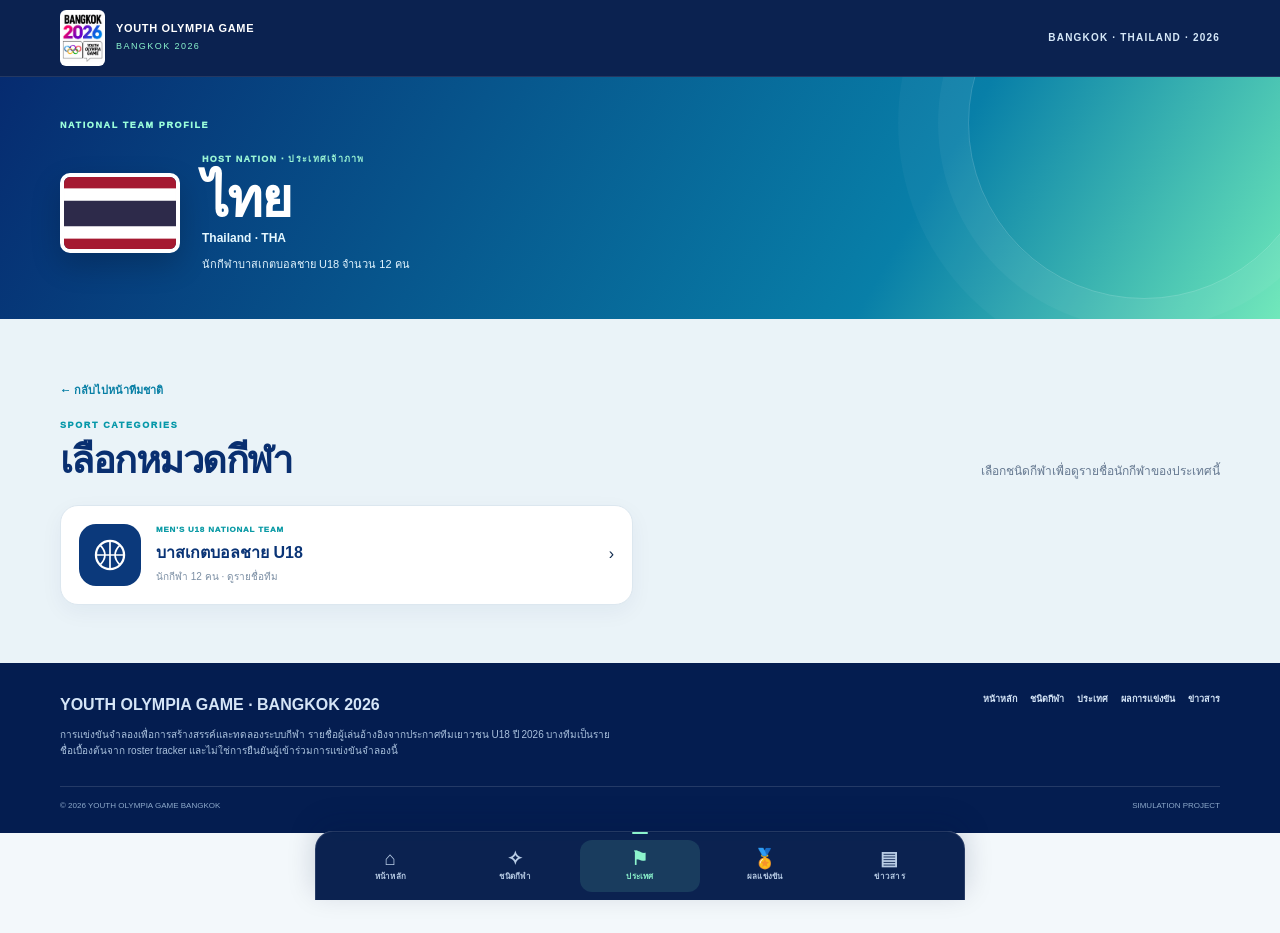
==== commit c6bad11e: "Add files via upload" ====
--- a/nation.html
+++ b/nation.html
@@ -1 +1 @@
-<!doctype html><html lang="th"><head><meta charset="utf-8"><meta name="viewport" content="width=device-width, initial-scale=1"><meta name="theme-color" content="#062b70"><title>รายละเอียดคณะผู้แทน | Youth Olympia Game Bangkok 2026</title><link rel="stylesheet" href="styles.css"></head><body><header class="topbar"><div class="wrap topnav"><a class="brand" href="index.html"><img src="[data-uri]" alt="โลโก้ Bangkok 2026"><span><b>YOUTH OLYMPIA GAME</b><small>BANGKOK 2026</small></span></a><div class="top-right">BANGKOK · THAILAND · 2026</div></div></header><main><section class="page-banner"><div class="wrap"><div class="kicker">NATIONAL DELEGATION PROFILE</div><div class="delegation-hero" id="delegationHero"></div></div></section><section class="sports-section"><div class="wrap"><a class="back-link" href="nations.html">← กลับไปหน้ารวมประเทศ</a><div class="section-head"><div><div class="kicker">ATHLETE ROSTER</div><h2>รายชื่อนักกีฬา</h2></div><p class="section-copy">เลือกดูโปรไฟล์นักกีฬาและชนิดกีฬาที่เข้าร่วม</p></div><div class="tools"><input class="search" id="athSearch" placeholder="ค้นหาชื่อนักกีฬา..."><select id="sportFilter" class="search"><option value="all">ทุกชนิดกีฬา</option></select></div><div class="athlete-grid" id="athleteGrid"></div><p id="athleteEmpty" class="empty-state" hidden>ไม่พบรายชื่อนักกีฬา</p></div></section></main><footer><div class="wrap"><div class="footer-top"><div><b>YOUTH OLYMPIA GAME · BANGKOK 2026</b><p>มหกรรมกีฬาจำลองเพื่อการสร้างสรรค์และทดลองระบบการแข่งขัน รายชื่อนักกีฬาเป็นข้อมูลสมมติ ไม่ใช่รายชื่อนักกีฬาจริง และไม่มีความเกี่ยวข้องหรือการรับรองจาก IOC หรือคณะกรรมการโอลิมปิกแห่งชาติ</p></div><div class="footer-links"><a href="index.html">หน้าหลัก</a><a href="sports.html">ชนิดกีฬา</a><a href="nations.html">ประเทศ</a><a href="results.html">ผลการแข่งขัน</a><a href="news.html">ข่าวสาร</a></div></div><div class="footer-bottom"><span>© 2026 YOUTH OLYMPIA GAME BANGKOK · SIMULATION PROJECT</span><span>ข้อมูลจำลอง · ไม่ใช่รายการจริง</span></div></div></footer><nav class="bottom-nav"><div class="bottom-inner"><a class="bottom-link" href="index.html"><span class="nav-ico">⌂</span><span>หน้าหลัก</span></a><a class="bottom-link" href="sports.html"><span class="nav-ico">✧</span><span>ชนิดกีฬา</span></a><a class="bottom-link active" href="nations.html"><span class="nav-ico">⚑</span><span>ประเทศ</span></a><a class="bottom-link" href="results.html"><span class="nav-ico">🏅</span><span>ผลแข่งขัน</span></a><a class="bottom-link" href="news.html"><span class="nav-ico">▤</span><span>ข่าวสาร</span></a></div></nav><script>const C=[{"code": "CHN", "en": "China", "th": "จีน", "flag": "[data-uri]", "host": false, "athleteCount": 4, "roster": ["chn-01", "chn-02", "chn-03", "chn-04"], "description": "คณะนักกีฬาจำลองจากจีน สำหรับมหกรรมกีฬาจำลอง Bangkok 2026"}, {"code": "USA", "en": "United States", "th": "สหรัฐอเมริกา", "flag": "[data-uri]", "host": false, "athleteCount": 4, "roster": ["usa-01", "usa-02", "usa-03", "usa-04"], "description": "คณะนักกีฬาจำลองจากสหรัฐอเมริกา สำหรับมหกรรมกีฬาจำลอง Bangkok 2026"}, {"code": "JPN", "en": "Japan", "th": "ญี่ปุ่น", "flag": "[data-uri]", "host": false, "athleteCount": 4, "roster": ["jpn-01", "jpn-02", "jpn-03", "jpn-04"], "description": "คณะนักกีฬาจำลองจากญี่ปุ่น สำหรับมหกรรมกีฬาจำลอง Bangkok 2026"}, {"code": "KOR", "en": "South Korea", "th": "เกาหลีใต้", "flag": "[data-uri]", "host": false, "athleteCount": 4, "roster": ["kor-01", "kor-02", "kor-03", "kor-04"], "description": "คณะนักกีฬาจำลองจากเกาหลีใต้ สำหรับมหกรรมกีฬาจำลอง Bangkok 2026"}, {"code": "GBR", "en": "Great Britain", "th": "สหราชอาณาจักร", "flag": "[data-uri]", "host": false, "athleteCount": 4, "roster": ["gbr-01", "gbr-02", "gbr-03", "gbr-04"], "description": "คณะนักกีฬาจำลองจากสหราชอาณาจักร สำหรับมหกรรมกีฬาจำลอง Bangkok 2026"}, {"code": "FRA", "en": "France", "th": "ฝรั่งเศส", "flag": "[data-uri]", "host": false, "athleteCount": 4, "roster": ["fra-01", "fra-02", "fra-03", "fra-04"], "description": "คณะนักกีฬาจำลองจากฝรั่งเศส สำหรับมหกรรมกีฬาจำลอง Bangkok 2026"}, {"code": "GER", "en": "Germany", "th": "เยอรมนี", "flag": "[data-uri]", "host": false, "athleteCount": 4, "roster": ["ger-01", "ger-02", "ger-03", "ger-04"], "description": "คณะนักกีฬาจำลองจากเยอรมนี สำหรับมหกรรมกีฬาจำลอง Bangkok 2026"}, {"code": "AUS", "en": "Australia", "th": "ออสเตรเลีย", "flag": "[data-uri]", "host": false, "athleteCount": 4, "roster": ["aus-01", "aus-02", "aus-03", "aus-04"], "description": "คณะนักกีฬาจำลองจากออสเตรเลีย สำหรับมหกรรมกีฬาจำลอง Bangkok 2026"}, {"code": "ITA", "en": "Italy", "th": "อิตาลี", "flag": "[data-uri]", "host": false, "athleteCount": 4, "roster": ["ita-01", "ita-02", "ita-03", "ita-04"], "description": "คณะนักกีฬาจำลองจากอิตาลี สำหรับมหกรรมกีฬาจำลอง Bangkok 2026"}, {"code": "NED", "en": "Netherlands", "th": "เนเธอร์แลนด์", "flag": "[data-uri]", "host": false, "athleteCount": 4, "roster": ["ned-01", "ned-02", "ned-03", "ned-04"], "description": "คณะนักกีฬาจำลองจากเนเธอร์แลนด์ สำหรับมหกรรมกีฬาจำลอง Bangkok 2026"}, {"code": "CAN", "en": "Canada", "th": "แคนาดา", "flag": "[data-uri]", "host": false, "athleteCount": 4, "roster": ["can-01", "can-02", "can-03", "can-04"], "description": "คณะนักกีฬาจำลองจากแคนาดา สำหรับมหกรรมกีฬาจำลอง Bangkok 2026"}, {"code": "BRA", "en": "Brazil", "th": "บราซิล", "flag": "[data-uri]", "host": false, "athleteCount": 4, "roster": ["bra-01", "bra-02", "bra-03", "bra-04"], "description": "คณะนักกีฬาจำลองจากบราซิล สำหรับมหกรรมกีฬาจำลอง Bangkok 2026"}, {"code": "IND", "en": "India", "th": "อินเดีย", "flag": "[data-uri]", "host": false, "athleteCount": 4, "roster": ["ind-01", "ind-02", "ind-03", "ind-04"], "description": "คณะนักกีฬาจำลองจากอินเดีย สำหรับมหกรรมกีฬาจำลอง Bangkok 2026"}, {"code": "INA", "en": "Indonesia", "th": "อินโดนีเซีย", "flag": "[data-uri]", "host": false, "athleteCount": 4, "roster": ["ina-01", "ina-02", "ina-03", "ina-04"], "description": "คณะนักกีฬาจำลองจากอินโดนีเซีย สำหรับมหกรรมกีฬาจำลอง Bangkok 2026"}, {"code": "THA", "en": "Thailand", "th": "ไทย", "flag": "[data-uri]", "host": true, "athleteCount": 4, "roster": ["tha-01", "tha-02", "tha-03", "tha-04"], "description": "คณะนักกีฬาจำลองจากไทย สำหรับมหกรรมกีฬาจำลอง Bangkok 2026"}],A=[{"id": "chn-01", "name": "Li Wei", "country": "CHN", "sport": "athletics", "sportTh": "กรีฑา", "event": "ประเภทบุคคล", "number": "011", "status": "รายชื่อนักกีฬาจำลอง", "bio": "นักกีฬาจำลองจากจีน เข้าร่วมการแข่งขันกรีฑา ในโครงการ Youth Olympia Game Bangkok 2026"}, {"id": "chn-02", "name": "Zhang Yuxin", "country": "CHN", "sport": "table-tennis", "sportTh": "เทเบิลเทนนิส", "event": "ประเภทคู่/ทีม", "number": "012", "status": "รายชื่อนักกีฬาจำลอง", "bio": "นักกีฬาจำลองจากจีน เข้าร่วมการแข่งขันเทเบิลเทนนิส ในโครงการ Youth Olympia Game Bangkok 2026"}, {"id": "chn-03", "name": "Wang Jun", "country": "CHN", "sport": "judo", "sportTh": "ยูโด", "event": "ประเภทบุคคล", "number": "013", "status": "รายชื่อนักกีฬาจำลอง", "bio": "นักกีฬาจำลองจากจีน เข้าร่วมการแข่งขันยูโด ในโครงการ Youth Olympia Game Bangkok 2026"}, {"id": "chn-04", "name": "Chen Meilin", "country": "CHN", "sport": "football", "sportTh": "ฟุตบอล", "event": "ประเภททีม/ผลัด", "number": "014", "status": "รายชื่อนักกีฬาจำลอง", "bio": "นักกีฬาจำลองจากจีน เข้าร่วมการแข่งขันฟุตบอล ในโครงการ Youth Olympia Game Bangkok 2026"}, {"id": "usa-01", "name": "Jordan Brooks", "country": "USA", "sport": "badminton", "sportTh": "แบดมินตัน", "event": "ประเภทบุคคล", "number": "021", "status": "รายชื่อนักกีฬาจำลอง", "bio": "นักกีฬาจำลองจากสหรัฐอเมริกา เข้าร่วมการแข่งขันแบดมินตัน ในโครงการ Youth Olympia Game Bangkok 2026"}, {"id": "usa-02", "name": "Ava Mitchell", "country": "USA", "sport": "volleyball", "sportTh": "วอลเลย์บอล", "event": "ประเภทคู่/ทีม", "number": "022", "status": "รายชื่อนักกีฬาจำลอง", "bio": "นักกีฬาจำลองจากสหรัฐอเมริกา เข้าร่วมการแข่งขันวอลเลย์บอล ในโครงการ Youth Olympia Game Bangkok 2026"}, {"id": "usa-03", "name": "Noah Carter", "country": "USA", "sport": "gymnastics", "sportTh": "ยิมนาสติก", "event": "ประเภทบุคคล", "number": "023", "status": "รายชื่อนักกีฬาจำลอง", "bio": "นักกีฬาจำลองจากสหรัฐอเมริกา เข้าร่วมการแข่งขันยิมนาสติก ในโครงการ Youth Olympia Game Bangkok 2026"}, {"id": "usa-04", "name": "Maya Bennett", "country": "USA", "sport": "cycling", "sportTh": "จักรยาน", "event": "ประเภททีม/ผลัด", "number": "024", "status": "รายชื่อนักกีฬาจำลอง", "bio": "นักกีฬาจำลองจากสหรัฐอเมริกา เข้าร่วมการแข่งขันจักรยาน ในโครงการ Youth Olympia Game Bangkok 2026"}, {"id": "jpn-01", "name": "Haruto Sato", "country": "JPN", "sport": "basketball", "sportTh": "บาสเกตบอล", "event": "ประเภทบุคคล", "number": "031", "status": "รายชื่อนักกีฬาจำลอง", "bio": "นักกีฬาจำลองจากญี่ปุ่น เข้าร่วมการแข่งขันบาสเกตบอล ในโครงการ Youth Olympia Game Bangkok 2026"}, {"id": "jpn-02", "name": "Yui Tanaka", "country": "JPN", "sport": "taekwondo", "sportTh": "เทควันโด", "event": "ประเภทคู่/ทีม", "number": "032", "status": "รายชื่อนักกีฬาจำลอง", "bio": "นักกีฬาจำลองจากญี่ปุ่น เข้าร่วมการแข่งขันเทควันโด ในโครงการ Youth Olympia Game Bangkok 2026"}, {"id": "jpn-03", "name": "Ren Nakamura", "country": "JPN", "sport": "boxing", "sportTh": "มวยสากล", "event": "ประเภทบุคคล", "number": "033", "status": "รายชื่อนักกีฬาจำลอง", "bio": "นักกีฬาจำลองจากญี่ปุ่น เข้าร่วมการแข่งขันมวยสากล ในโครงการ Youth Olympia Game Bangkok 2026"}, {"id": "jpn-04", "name": "Aoi Suzuki", "country": "JPN", "sport": "swimming", "sportTh": "ว่ายน้ำ", "event": "ประเภททีม/ผลัด", "number": "034", "status": "รายชื่อนักกีฬาจำลอง", "bio": "นักกีฬาจำลองจากญี่ปุ่น เข้าร่วมการแข่งขันว่ายน้ำ ในโครงการ Youth Olympia Game Bangkok 2026"}, {"id": "kor-01", "name": "Kim Min-jun", "country": "KOR", "sport": "judo", "sportTh": "ยูโด", "event": "ประเภทบุคคล", "number": "041", "status": "รายชื่อนักกีฬาจำลอง", "bio": "นักกีฬาจำลองจากเกาหลีใต้ เข้าร่วมการแข่งขันยูโด ในโครงการ Youth Olympia Game Bangkok 2026"}, {"id": "kor-02", "name": "Park Seo-yun", "country": "KOR", "sport": "football", "sportTh": "ฟุตบอล", "event": "ประเภทคู่/ทีม", "number": "042", "status": "รายชื่อนักกีฬาจำลอง", "bio": "นักกีฬาจำลองจากเกาหลีใต้ เข้าร่วมการแข่งขันฟุตบอล ในโครงการ Youth Olympia Game Bangkok 2026"}, {"id": "kor-03", "name": "Lee Ji-ho", "country": "KOR", "sport": "athletics", "sportTh": "กรีฑา", "event": "ประเภทบุคคล", "number": "043", "status": "รายชื่อนักกีฬาจำลอง", "bio": "นักกีฬาจำลองจากเกาหลีใต้ เข้าร่วมการแข่งขันกรีฑา ในโครงการ Youth Olympia Game Bangkok 2026"}, {"id": "kor-04", "name": "Choi Ha-eun", "country": "KOR", "sport": "table-tennis", "sportTh": "เทเบิลเทนนิส", "event": "ประเภททีม/ผลัด", "number": "044", "status": "รายชื่อนักกีฬาจำลอง", "bio": "นักกีฬาจำลองจากเกาหลีใต้ เข้าร่วมการแข่งขันเทเบิลเทนนิส ในโครงการ Youth Olympia Game Bangkok 2026"}, {"id": "gbr-01", "name": "Oliver James", "country": "GBR", "sport": "gymnastics", "sportTh": "ยิมนาสติก", "event": "ประเภทบุคคล", "number": "051", "status": "รายชื่อนักกีฬาจำลอง", "bio": "นักกีฬาจำลองจากสหราชอาณาจักร เข้าร่วมการแข่งขันยิมนาสติก ในโครงการ Youth Olympia Game Bangkok 2026"}, {"id": "gbr-02", "name": "Amelia Clarke", "country": "GBR", "sport": "cycling", "sportTh": "จักรยาน", "event": "ประเภทคู่/ทีม", "number": "052", "status": "รายชื่อนักกีฬาจำลอง", "bio": "นักกีฬาจำลองจากสหราชอาณาจักร เข้าร่วมการแข่งขันจักรยาน ในโครงการ Youth Olympia Game Bangkok 2026"}, {"id": "gbr-03", "name": "Harry Wilson", "country": "GBR", "sport": "badminton", "sportTh": "แบดมินตัน", "event": "ประเภทบุคคล", "number": "053", "status": "รายชื่อนักกีฬาจำลอง", "bio": "นักกีฬาจำลองจากสหราชอาณาจักร เข้าร่วมการแข่งขันแบดมินตัน ในโครงการ Youth Olympia Game Bangkok 2026"}, {"id": "gbr-04", "name": "Isla Thompson", "country": "GBR", "sport": "volleyball", "sportTh": "วอลเลย์บอล", "event": "ประเภททีม/ผลัด", "number": "054", "status": "รายชื่อนักกีฬาจำลอง", "bio": "นักกีฬาจำลองจากสหราชอาณาจักร เข้าร่วมการแข่งขันวอลเลย์บอล ในโครงการ Youth Olympia Game Bangkok 2026"}, {"id": "fra-01", "name": "Lucas Martin", "country": "FRA", "sport": "boxing", "sportTh": "มวยสากล", "event": "ประเภทบุคคล", "number": "061", "status": "รายชื่อนักกีฬาจำลอง", "bio": "นักกีฬาจำลองจากฝรั่งเศส เข้าร่วมการแข่งขันมวยสากล ในโครงการ Youth Olympia Game Bangkok 2026"}, {"id": "fra-02", "name": "Emma Bernard", "country": "FRA", "sport": "swimming", "sportTh": "ว่ายน้ำ", "event": "ประเภทคู่/ทีม", "number": "062", "status": "รายชื่อนักกีฬาจำลอง", "bio": "นักกีฬาจำลองจากฝรั่งเศส เข้าร่วมการแข่งขันว่ายน้ำ ในโครงการ Youth Olympia Game Bangkok 2026"}, {"id": "fra-03", "name": "Hugo Petit", "country": "FRA", "sport": "basketball", "sportTh": "บาสเกตบอล", "event": "ประเภทบุคคล", "number": "063", "status": "รายชื่อนักกีฬาจำลอง", "bio": "นักกีฬาจำลองจากฝรั่งเศส เข้าร่วมการแข่งขันบาสเกตบอล ในโครงการ Youth Olympia Game Bangkok 2026"}, {"id": "fra-04", "name": "Chloe Robert", "country": "FRA", "sport": "taekwondo", "sportTh": "เทควันโด", "event": "ประเภททีม/ผลัด", "number": "064", "status": "รายชื่อนักกีฬาจำลอง", "bio": "นักกีฬาจำลองจากฝรั่งเศส เข้าร่วมการแข่งขันเทควันโด ในโครงการ Youth Olympia Game Bangkok 2026"}, {"id": "ger-01", "name": "Lukas Weber", "country": "GER", "sport": "athletics", "sportTh": "กรีฑา", "event": "ประเภทบุคคล", "number": "071", "status": "รายชื่อนักกีฬาจำลอง", "bio": "นักกีฬาจำลองจากเยอรมนี เข้าร่วมการแข่งขันกรีฑา ในโครงการ Youth Olympia Game Bangkok 2026"}, {"id": "ger-02", "name": "Mia Fischer", "country": "GER", "sport": "table-tennis", "sportTh": "เทเบิลเทนนิส", "event": "ประเภทคู่/ทีม", "number": "072", "status": "รายชื่อนักกีฬาจำลอง", "bio": "นักกีฬาจำลองจากเยอรมนี เข้าร่วมการแข่งขันเทเบิลเทนนิส ในโครงการ Youth Olympia Game Bangkok 2026"}, {"id": "ger-03", "name": "Leon Schneider", "country": "GER", "sport": "judo", "sportTh": "ยูโด", "event": "ประเภทบุคคล", "number": "073", "status": "รายชื่อนักกีฬาจำลอง", "bio": "นักกีฬาจำลองจากเยอรมนี เข้าร่วมการแข่งขันยูโด ในโครงการ Youth Olympia Game Bangkok 2026"}, {"id": "ger-04", "name": "Lena Wagner", "country": "GER", "sport": "football", "sportTh": "ฟุตบอล", "event": "ประเภททีม/ผลัด", "number": "074", "status": "รายชื่อนักกีฬาจำลอง", "bio": "นักกีฬาจำลองจากเยอรมนี เข้าร่วมการแข่งขันฟุตบอล ในโครงการ Youth Olympia Game Bangkok 2026"}, {"id": "aus-01", "name": "Jack Taylor", "country": "AUS", "sport": "badminton", "sportTh": "แบดมินตัน", "event": "ประเภทบุคคล", "number": "081", "status": "รายชื่อนักกีฬาจำลอง", "bio": "นักกีฬาจำลองจากออสเตรเลีย เข้าร่วมการแข่งขันแบดมินตัน ในโครงการ Youth Olympia Game Bangkok 2026"}, {"id": "aus-02", "name": "Charlotte Wilson", "country": "AUS", "sport": "volleyball", "sportTh": "วอลเลย์บอล", "event": "ประเภทคู่/ทีม", "number": "082", "status": "รายชื่อนักกีฬาจำลอง", "bio": "นักกีฬาจำลองจากออสเตรเลีย เข้าร่วมการแข่งขันวอลเลย์บอล ในโครงการ Youth Olympia Game Bangkok 2026"}, {"id": "aus-03", "name": "Liam Harris", "country": "AUS", "sport": "gymnastics", "sportTh": "ยิมนาสติก", "event": "ประเภทบุคคล", "number": "083", "status": "รายชื่อนักกีฬาจำลอง", "bio": "นักกีฬาจำลองจากออสเตรเลีย เข้าร่วมการแข่งขันยิมนาสติก ในโครงการ Youth Olympia Game Bangkok 2026"}, {"id": "aus-04", "name": "Sophie Martin", "country": "AUS", "sport": "cycling", "sportTh": "จักรยาน", "event": "ประเภททีม/ผลัด", "number": "084", "status": "รายชื่อนักกีฬาจำลอง", "bio": "นักกีฬาจำลองจากออสเตรเลีย เข้าร่วมการแข่งขันจักรยาน ในโครงการ Youth Olympia Game Bangkok 2026"}, {"id": "ita-01", "name": "Luca Rossi", "country": "ITA", "sport": "basketball", "sportTh": "บาสเกตบอล", "event": "ประเภทบุคคล", "number": "091", "status": "รายชื่อนักกีฬาจำลอง", "bio": "นักกีฬาจำลองจากอิตาลี เข้าร่วมการแข่งขันบาสเกตบอล ในโครงการ Youth Olympia Game Bangkok 2026"}, {"id": "ita-02", "name": "Giulia Romano", "country": "ITA", "sport": "taekwondo", "sportTh": "เทควันโด", "event": "ประเภทคู่/ทีม", "number": "092", "status": "รายชื่อนักกีฬาจำลอง", "bio": "นักกีฬาจำลองจากอิตาลี เข้าร่วมการแข่งขันเทควันโด ในโครงการ Youth Olympia Game Bangkok 2026"}, {"id": "ita-03", "name": "Matteo Conti", "country": "ITA", "sport": "boxing", "sportTh": "มวยสากล", "event": "ประเภทบุคคล", "number": "093", "status": "รายชื่อนักกีฬาจำลอง", "bio": "นักกีฬาจำลองจากอิตาลี เข้าร่วมการแข่งขันมวยสากล ในโครงการ Youth Olympia Game Bangkok 2026"}, {"id": "ita-04", "name": "Sofia Greco", "country": "ITA", "sport": "swimming", "sportTh": "ว่ายน้ำ", "event": "ประเภททีม/ผลัด", "number": "094", "status": "รายชื่อนักกีฬาจำลอง", "bio": "นักกีฬาจำลองจากอิตาลี เข้าร่วมการแข่งขันว่ายน้ำ ในโครงการ Youth Olympia Game Bangkok 2026"}, {"id": "ned-01", "name": "Daan de Vries", "country": "NED", "sport": "judo", "sportTh": "ยูโด", "event": "ประเภทบุคคล", "number": "101", "status": "รายชื่อนักกีฬาจำลอง", "bio": "นักกีฬาจำลองจากเนเธอร์แลนด์ เข้าร่วมการแข่งขันยูโด ในโครงการ Youth Olympia Game Bangkok 2026"}, {"id": "ned-02", "name": "Sophie Bakker", "country": "NED", "sport": "football", "sportTh": "ฟุตบอล", "event": "ประเภทคู่/ทีม", "number": "102", "status": "รายชื่อนักกีฬาจำลอง", "bio": "นักกีฬาจำลองจากเนเธอร์แลนด์ เข้าร่วมการแข่งขันฟุตบอล ในโครงการ Youth Olympia Game Bangkok 2026"}, {"id": "ned-03", "name": "Milan Jansen", "country": "NED", "sport": "athletics", "sportTh": "กรีฑา", "event": "ประเภทบุคคล", "number": "103", "status": "รายชื่อนักกีฬาจำลอง", "bio": "นักกีฬาจำลองจากเนเธอร์แลนด์ เข้าร่วมการแข่งขันกรีฑา ในโครงการ Youth Olympia Game Bangkok 2026"}, {"id": "ned-04", "name": "Emma Visser", "country": "NED", "sport": "table-tennis", "sportTh": "เทเบิลเทนนิส", "event": "ประเภททีม/ผลัด", "number": "104", "status": "รายชื่อนักกีฬาจำลอง", "bio": "นักกีฬาจำลองจากเนเธอร์แลนด์ เข้าร่วมการแข่งขันเทเบิลเทนนิส ในโครงการ Youth Olympia Game Bangkok 2026"}, {"id": "can-01", "name": "Ethan Miller", "country": "CAN", "sport": "gymnastics", "sportTh": "ยิมนาสติก", "event": "ประเภทบุคคล", "number": "111", "status": "รายชื่อนักกีฬาจำลอง", "bio": "นักกีฬาจำลองจากแคนาดา เข้าร่วมการแข่งขันยิมนาสติก ในโครงการ Youth Olympia Game Bangkok 2026"}, {"id": "can-02", "name": "Olivia Chen", "country": "CAN", "sport": "cycling", "sportTh": "จักรยาน", "event": "ประเภทคู่/ทีม", "number": "112", "status": "รายชื่อนักกีฬาจำลอง", "bio": "นักกีฬาจำลองจากแคนาดา เข้าร่วมการแข่งขันจักรยาน ในโครงการ Youth Olympia Game Bangkok 2026"}, {"id": "can-03", "name": "Liam Anderson", "country": "CAN", "sport": "badminton", "sportTh": "แบดมินตัน", "event": "ประเภทบุคคล", "number": "113", "status": "รายชื่อนักกีฬาจำลอง", "bio": "นักกีฬาจำลองจากแคนาดา เข้าร่วมการแข่งขันแบดมินตัน ในโครงการ Youth Olympia Game Bangkok 2026"}, {"id": "can-04", "name": "Chloe Martin", "country": "CAN", "sport": "volleyball", "sportTh": "วอลเลย์บอล", "event": "ประเภททีม/ผลัด", "number": "114", "status": "รายชื่อนักกีฬาจำลอง", "bio": "นักกีฬาจำลองจากแคนาดา เข้าร่วมการแข่งขันวอลเลย์บอล ในโครงการ Youth Olympia Game Bangkok 2026"}, {"id": "bra-01", "name": "Gabriel Silva", "country": "BRA", "sport": "boxing", "sportTh": "มวยสากล", "event": "ประเภทบุคคล", "number": "121", "status": "รายชื่อนักกีฬาจำลอง", "bio": "นักกีฬาจำลองจากบราซิล เข้าร่วมการแข่งขันมวยสากล ในโครงการ Youth Olympia Game Bangkok 2026"}, {"id": "bra-02", "name": "Ana Costa", "country": "BRA", "sport": "swimming", "sportTh": "ว่ายน้ำ", "event": "ประเภทคู่/ทีม", "number": "122", "status": "รายชื่อนักกีฬาจำลอง", "bio": "นักกีฬาจำลองจากบราซิล เข้าร่วมการแข่งขันว่ายน้ำ ในโครงการ Youth Olympia Game Bangkok 2026"}, {"id": "bra-03", "name": "Lucas Oliveira", "country": "BRA", "sport": "basketball", "sportTh": "บาสเกตบอล", "event": "ประเภทบุคคล", "number": "123", "status": "รายชื่อนักกีฬาจำลอง", "bio": "นักกีฬาจำลองจากบราซิล เข้าร่วมการแข่งขันบาสเกตบอล ในโครงการ Youth Olympia Game Bangkok 2026"}, {"id": "bra-04", "name": "Beatriz Santos", "country": "BRA", "sport": "taekwondo", "sportTh": "เทควันโด", "event": "ประเภททีม/ผลัด", "number": "124", "status": "รายชื่อนักกีฬาจำลอง", "bio": "นักกีฬาจำลองจากบราซิล เข้าร่วมการแข่งขันเทควันโด ในโครงการ Youth Olympia Game Bangkok 2026"}, {"id": "ind-01", "name": "Arjun Sharma", "country": "IND", "sport": "athletics", "sportTh": "กรีฑา", "event": "ประเภทบุคคล", "number": "131", "status": "รายชื่อนักกีฬาจำลอง", "bio": "นักกีฬาจำลองจากอินเดีย เข้าร่วมการแข่งขันกรีฑา ในโครงการ Youth Olympia Game Bangkok 2026"}, {"id": "ind-02", "name": "Ananya Patel", "country": "IND", "sport": "table-tennis", "sportTh": "เทเบิลเทนนิส", "event": "ประเภทคู่/ทีม", "number": "132", "status": "รายชื่อนักกีฬาจำลอง", "bio": "นักกีฬาจำลองจากอินเดีย เข้าร่วมการแข่งขันเทเบิลเทนนิส ในโครงการ Youth Olympia Game Bangkok 2026"}, {"id": "ind-03", "name": "Rohan Gupta", "country": "IND", "sport": "judo", "sportTh": "ยูโด", "event": "ประเภทบุคคล", "number": "133", "status": "รายชื่อนักกีฬาจำลอง", "bio": "นักกีฬาจำลองจากอินเดีย เข้าร่วมการแข่งขันยูโด ในโครงการ Youth Olympia Game Bangkok 2026"}, {"id": "ind-04", "name": "Diya Singh", "country": "IND", "sport": "football", "sportTh": "ฟุตบอล", "event": "ประเภททีม/ผลัด", "number": "134", "status": "รายชื่อนักกีฬาจำลอง", "bio": "นักกีฬาจำลองจากอินเดีย เข้าร่วมการแข่งขันฟุตบอล ในโครงการ Youth Olympia Game Bangkok 2026"}, {"id": "ina-01", "name": "Rizky Pratama", "country": "INA", "sport": "badminton", "sportTh": "แบดมินตัน", "event": "ประเภทบุคคล", "number": "141", "status": "รายชื่อนักกีฬาจำลอง", "bio": "นักกีฬาจำลองจากอินโดนีเซีย เข้าร่วมการแข่งขันแบดมินตัน ในโครงการ Youth Olympia Game Bangkok 2026"}, {"id": "ina-02", "name": "Putri Maharani", "country": "INA", "sport": "volleyball", "sportTh": "วอลเลย์บอล", "event": "ประเภทคู่/ทีม", "number": "142", "status": "รายชื่อนักกีฬาจำลอง", "bio": "นักกีฬาจำลองจากอินโดนีเซีย เข้าร่วมการแข่งขันวอลเลย์บอล ในโครงการ Youth Olympia Game Bangkok 2026"}, {"id": "ina-03", "name": "Dimas Saputra", "country": "INA", "sport": "gymnastics", "sportTh": "ยิมนาสติก", "event": "ประเภทบุคคล", "number": "143", "status": "รายชื่อนักกีฬาจำลอง", "bio": "นักกีฬาจำลองจากอินโดนีเซีย เข้าร่วมการแข่งขันยิมนาสติก ในโครงการ Youth Olympia Game Bangkok 2026"}, {"id": "ina-04", "name": "Ayu Lestari", "country": "INA", "sport": "cycling", "sportTh": "จักรยาน", "event": "ประเภททีม/ผลัด", "number": "144", "status": "รายชื่อนักกีฬาจำลอง", "bio": "นักกีฬาจำลองจากอินโดนีเซีย เข้าร่วมการแข่งขันจักรยาน ในโครงการ Youth Olympia Game Bangkok 2026"}, {"id": "tha-01", "name": "กิตติพงษ์ ใจดี", "country": "THA", "sport": "basketball", "sportTh": "บาสเกตบอล", "event": "ประเภทบุคคล", "number": "151", "status": "รายชื่อนักกีฬาจำลอง", "bio": "นักกีฬาจำลองจากไทย เข้าร่วมการแข่งขันบาสเกตบอล ในโครงการ Youth Olympia Game Bangkok 2026"}, {"id": "tha-02", "name": "พิมพ์ชนก ศรีสุข", "country": "THA", "sport": "taekwondo", "sportTh": "เทควันโด", "event": "ประเภทคู่/ทีม", "number": "152", "status": "รายชื่อนักกีฬาจำลอง", "bio": "นักกีฬาจำลองจากไทย เข้าร่วมการแข่งขันเทควันโด ในโครงการ Youth Olympia Game Bangkok 2026"}, {"id": "tha-03", "name": "ธนกฤต วัฒนชัย", "country": "THA", "sport": "boxing", "sportTh": "มวยสากล", "event": "ประเภทบุคคล", "number": "153", "status": "รายชื่อนักกีฬาจำลอง", "bio": "นักกีฬาจำลองจากไทย เข้าร่วมการแข่งขันมวยสากล ในโครงการ Youth Olympia Game Bangkok 2026"}, {"id": "tha-04", "name": "ณัฐชา พูลเพิ่ม", "country": "THA", "sport": "swimming", "sportTh": "ว่ายน้ำ", "event": "ประเภททีม/ผลัด", "number": "154", "status": "รายชื่อนักกีฬาจำลอง", "bio": "นักกีฬาจำลองจากไทย เข้าร่วมการแข่งขันว่ายน้ำ ในโครงการ Youth Olympia Game Bangkok 2026"}];const code=new URLSearchParams(location.search).get('code')||'THA',c=C.find(x=>x.code===code)||C.find(x=>x.code==='THA'),R=A.filter(a=>a.country===c.code);document.title='คณะนักกีฬา'+c.th;document.getElementById('delegationHero').innerHTML=`<img src="${c.flag}" alt="ธงชาติ${c.th}"><div><div class="delegation-label">${c.host?'HOST NATION · ประเทศเจ้าภาพ':'SIMULATED NATIONAL DELEGATION'}</div><h1>${c.th}</h1><p>${c.en} · ${c.code}</p><span class="hero-description">${c.description}</span></div>`;const sf=document.getElementById('sportFilter');[...new Map(R.map(a=>[a.sport,a.sportTh])).entries()].forEach(([id,n])=>sf.insertAdjacentHTML('beforeend',`<option value="${id}">${n}</option>`));function draw(){let q=document.getElementById('athSearch').value.trim().toLowerCase(),f=sf.value,L=R.filter(a=>(a.name+' '+a.sportTh).toLowerCase().includes(q)&&(f==='all'||a.sport===f));document.getElementById('athleteGrid').innerHTML=L.map(a=>`<a class="athlete-card" href="athlete.html?id=${a.id}"><div class="athlete-avatar">${a.name.split(' ').map(x=>x[0]).slice(0,2).join('')}</div><div class="athlete-info"><small>${a.sportTh} · ${a.event}</small><b>${a.name}</b><em>รหัสนักกีฬา ${a.number}</em></div><span class="arrow">›</span></a>`).join('');document.getElementById('athleteEmpty').hidden=L.length>0}document.getElementById('athSearch').addEventListener('input',draw);sf.addEventListener('change',draw);draw();</script></body></html>+<!doctype html><html lang="th"><head><meta charset="utf-8"><meta name="viewport" content="width=device-width, initial-scale=1"><meta name="theme-color" content="#062b70"><title>เลือกหมวดกีฬา | Youth Olympia Game Bangkok 2026</title><link rel="stylesheet" href="styles.css"></head><body><header class="topbar"><div class="wrap topnav"><a class="brand" href="index.html"><img src="[data-uri]